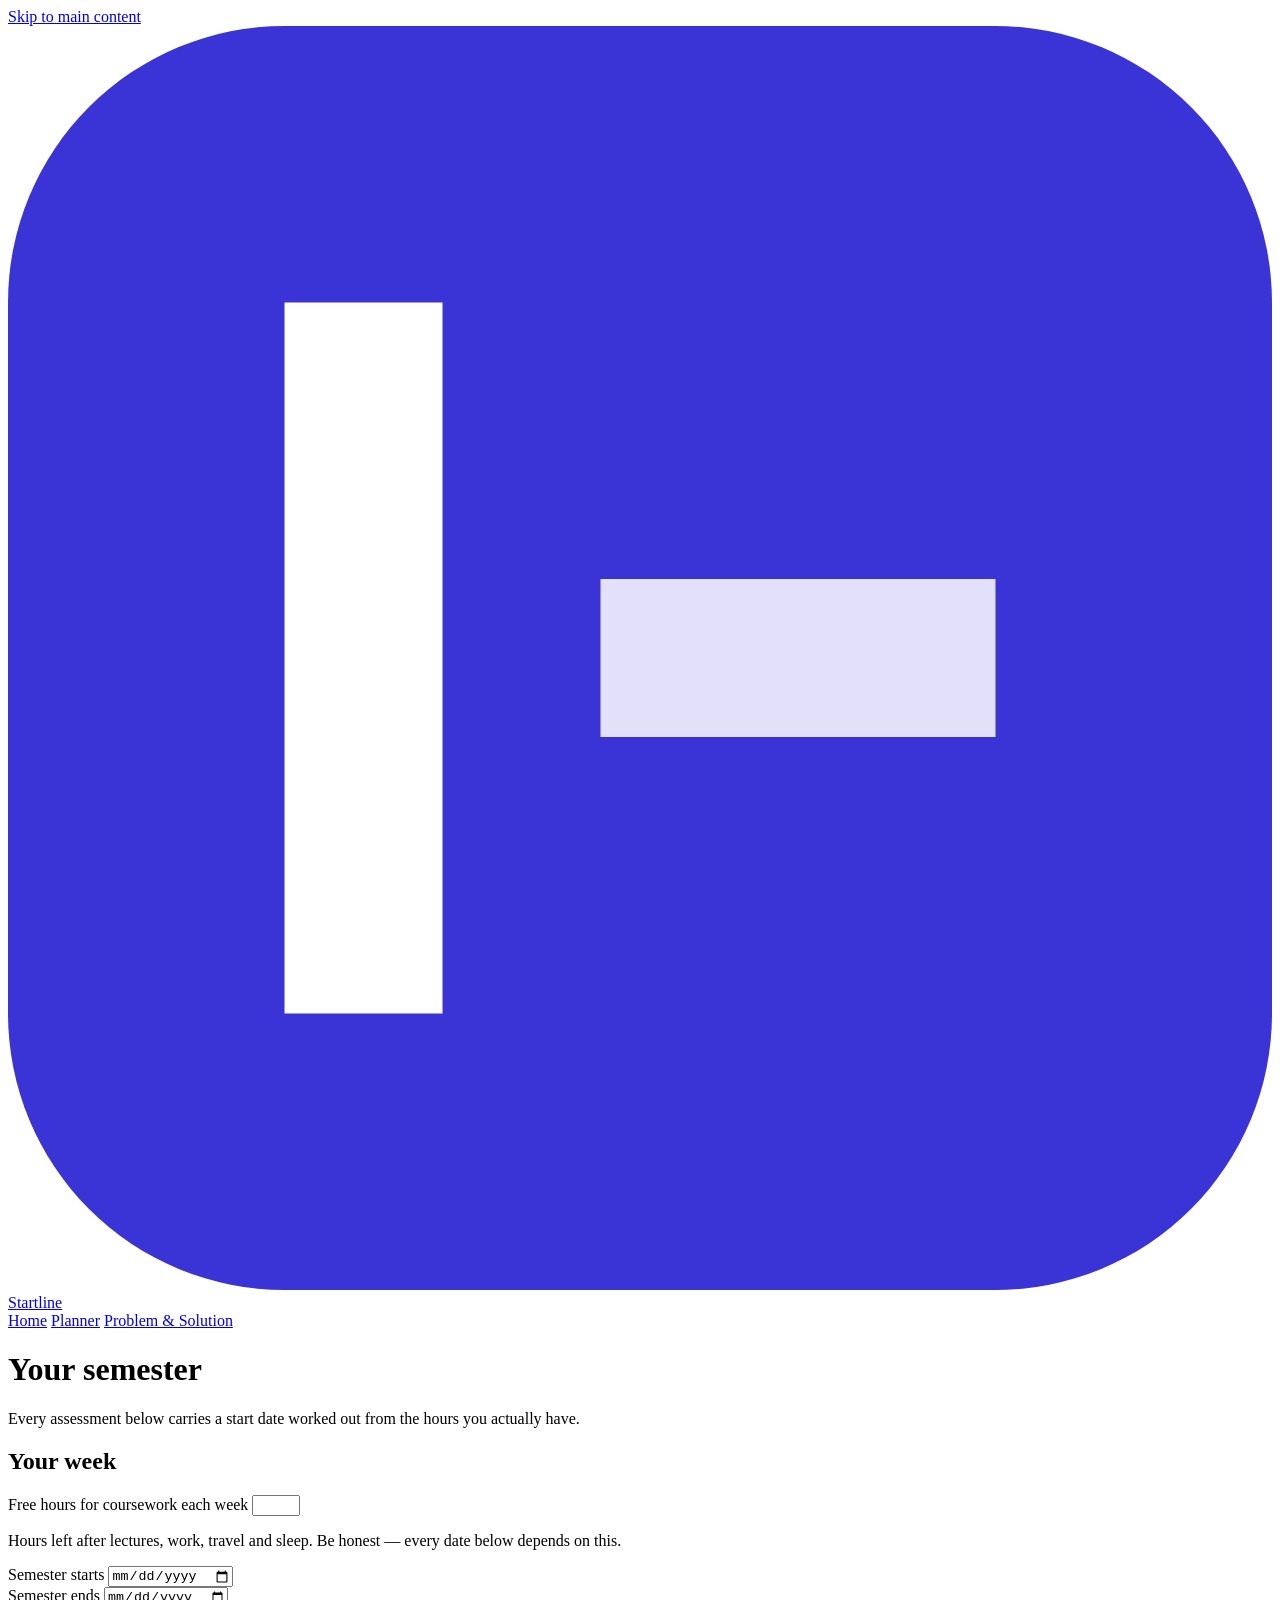
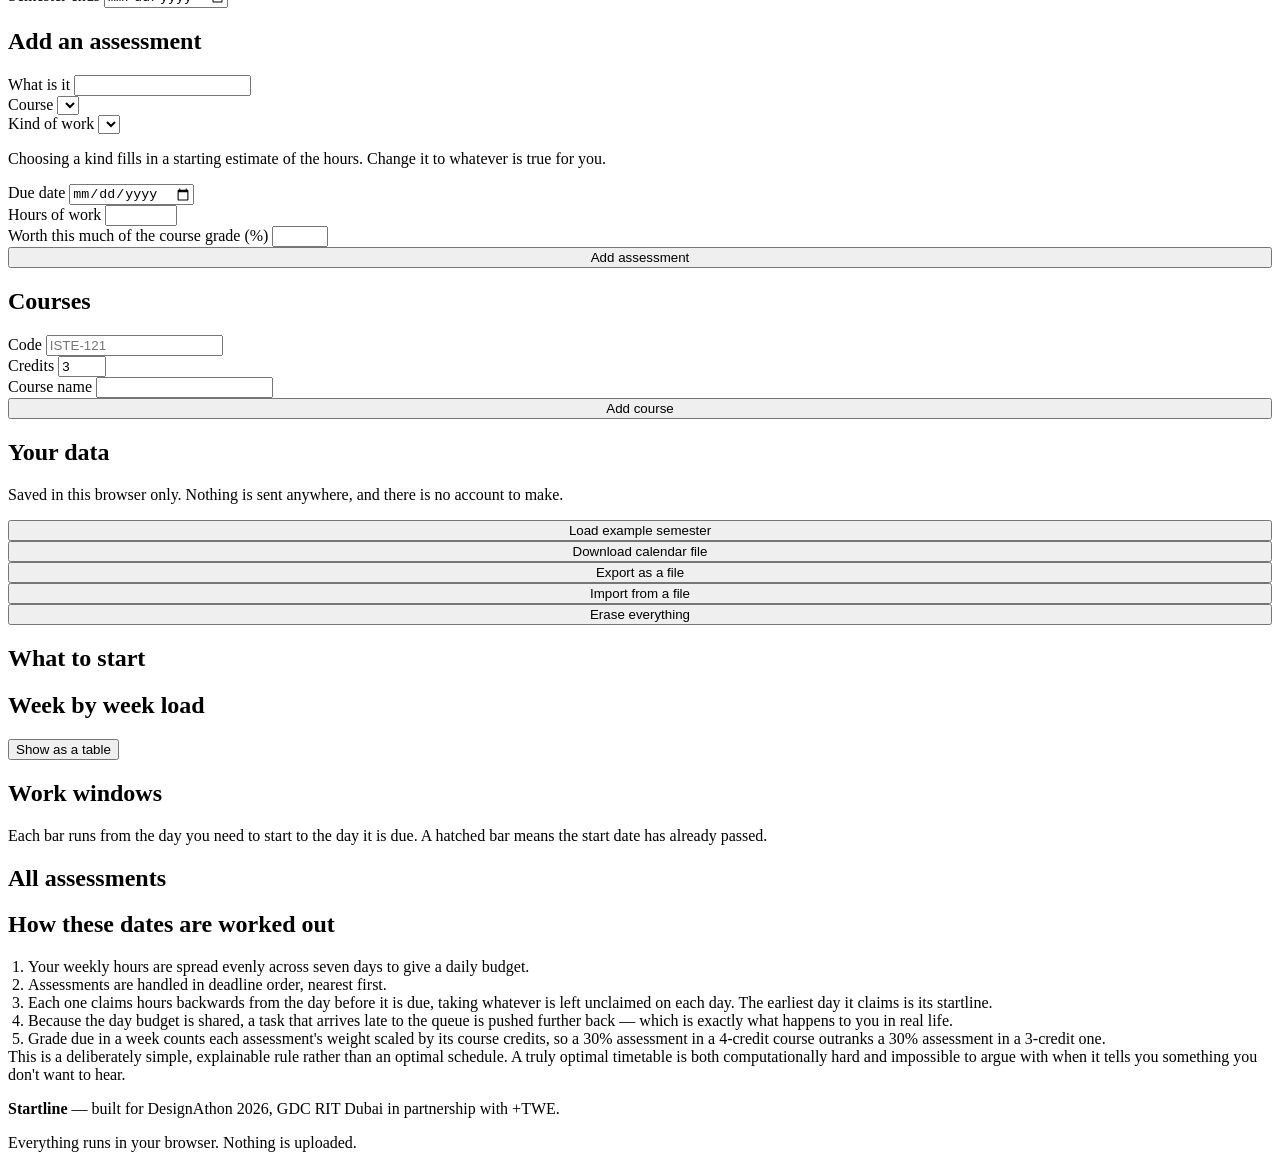
==== planner.html @ d1c69fd6 "Startline: Designathon 2026 Submission" ====
<!DOCTYPE html>
<html lang="en">
<head>
<meta charset="utf-8">
<meta name="viewport" content="width=device-width, initial-scale=1">
<title>Planner — Startline</title>
<meta name="description" content="Enter your courses and assessments. Startline computes the last honest day you can begin each one.">
<link rel="preconnect" href="https://fonts.googleapis.com">
<link rel="preconnect" href="https://fonts.gstatic.com" crossorigin>
<link href="https://fonts.googleapis.com/css2?family=Archivo:wght@600;700;800&family=IBM+Plex+Sans:wght@400;500;600&display=swap" rel="stylesheet">
<link rel="stylesheet" href="assets/styles.css">
<link rel="icon" href="data:image/svg+xml,<svg xmlns='http://www.w3.org/2000/svg' viewBox='0 0 32 32'><rect width='32' height='32' rx='7' fill='%233A34D6'/><rect x='7' y='7' width='4' height='18' fill='white'/><rect x='15' y='14' width='10' height='4' fill='white' opacity='.85'/></svg>">
</head>
<body>
<a class="skip" href="#main">Skip to main content</a>

<header class="masthead">
  <div class="wrap masthead-in">
    <a class="brand" href="index.html">
      <svg class="brand-mark" viewBox="0 0 32 32" aria-hidden="true">
        <rect width="32" height="32" rx="7" fill="#3A34D6"/>
        <rect x="7" y="7" width="4" height="18" fill="#fff"/>
        <rect x="15" y="14" width="10" height="4" fill="#fff" opacity=".85"/>
      </svg>
      Startline
    </a>
    <nav class="nav" aria-label="Main">
      <a href="index.html">Home</a>
      <a href="planner.html" aria-current="page">Planner</a>
      <a href="problem-solution.html">Problem &amp; Solution</a>
    </nav>
  </div>
</header>

<main id="main" class="planner">
  <div class="wrap" style="margin-bottom:var(--sp-4)">
    <h1 style="font-size:clamp(25px,3.2vw,32px)">Your semester</h1>
    <p class="muted" style="margin:var(--sp-2) 0 0">Every assessment below carries a start date worked out from the hours you actually have.</p>
  </div>
  <div class="wrap planner-grid">

    <!-- ============ controls ============ -->
    <div class="rail stack">

      <section class="panel" aria-labelledby="h-week">
        <h2 id="h-week">Your week</h2>
        <div class="field">
          <label for="weeklyHours">Free hours for coursework each week</label>
          <input type="number" id="weeklyHours" min="1" max="80" step="1" inputmode="numeric">
          <p class="hint">Hours left after lectures, work, travel and sleep. Be honest — every date below depends on this.</p>
        </div>
        <div class="field-row">
          <div class="field">
            <label for="semStart">Semester starts</label>
            <input type="date" id="semStart">
          </div>
          <div class="field">
            <label for="semEnd">Semester ends</label>
            <input type="date" id="semEnd">
          </div>
        </div>
      </section>

      <section class="panel" aria-labelledby="h-addtask">
        <h2 id="h-addtask">Add an assessment</h2>
        <form id="taskForm" novalidate>
          <div class="field" id="f-title">
            <label for="tTitle">What is it</label>
            <input type="text" id="tTitle" maxlength="80" autocomplete="off" aria-describedby="e-title">
            <p class="field-error" id="e-title" hidden></p>
          </div>
          <div class="field" id="f-course">
            <label for="tCourse">Course</label>
            <select id="tCourse" aria-describedby="e-course"></select>
            <p class="field-error" id="e-course" hidden></p>
          </div>
          <div class="field">
            <label for="tType">Kind of work</label>
            <select id="tType"></select>
            <p class="hint">Choosing a kind fills in a starting estimate of the hours. Change it to whatever is true for you.</p>
          </div>
          <div class="field-row">
            <div class="field" id="f-due">
              <label for="tDue">Due date</label>
              <input type="date" id="tDue" aria-describedby="e-due">
              <p class="field-error" id="e-due" hidden></p>
            </div>
            <div class="field" id="f-hours">
              <label for="tHours">Hours of work</label>
              <input type="number" id="tHours" min="0" max="300" step="0.5" inputmode="decimal" aria-describedby="e-hours">
              <p class="field-error" id="e-hours" hidden></p>
            </div>
          </div>
          <div class="field" id="f-weight">
            <label for="tWeight">Worth this much of the course grade (%)</label>
            <input type="number" id="tWeight" min="0" max="100" step="1" inputmode="numeric" aria-describedby="e-weight">
            <p class="field-error" id="e-weight" hidden></p>
          </div>
          <button type="submit" class="btn btn-primary" style="width:100%">Add assessment</button>
        </form>
      </section>

      <section class="panel" aria-labelledby="h-courses">
        <h2 id="h-courses">Courses</h2>
        <ul class="tasklist" id="courseList"></ul>
        <form id="courseForm" novalidate style="margin-top:var(--sp-3);border-top:1px solid var(--line);padding-top:var(--sp-3)">
          <div class="field-row">
            <div class="field" id="f-ccode">
              <label for="cCode">Code</label>
              <input type="text" id="cCode" maxlength="12" placeholder="ISTE-121" autocomplete="off" aria-describedby="e-ccode">
            </div>
            <div class="field">
              <label for="cCredits">Credits</label>
              <input type="number" id="cCredits" min="1" max="12" step="1" value="3" inputmode="numeric">
            </div>
          </div>
          <div class="field">
            <label for="cName">Course name</label>
            <input type="text" id="cName" maxlength="60" autocomplete="off">
          </div>
          <p class="field-error" id="e-ccode" hidden></p>
          <button type="submit" class="btn" style="width:100%">Add course</button>
        </form>
      </section>

      <section class="panel" aria-labelledby="h-data">
        <h2 id="h-data">Your data</h2>
        <p class="small muted">Saved in this browser only. Nothing is sent anywhere, and there is no account to make.</p>
        <div style="display:flex;flex-direction:column;gap:var(--sp-2)">
          <button type="button" class="btn" id="btnDemo">Load example semester</button>
          <button type="button" class="btn" id="btnIcs">Download calendar file</button>
          <button type="button" class="btn" id="btnExport">Export as a file</button>
          <button type="button" class="btn" id="btnImportTrigger">Import from a file</button>
          <input type="file" id="fileImport" accept="application/json,.json" style="display:none" tabindex="-1"
                 aria-label="Choose a Startline export file to import">
          <button type="button" class="btn btn-danger" id="btnReset">Erase everything</button>
        </div>
      </section>
    </div>

    <!-- ============ results ============ -->
    <div class="stack">

      <div id="verdict" role="status" aria-live="polite"></div>

      <div class="kpis" id="kpis"></div>

      <section class="panel" aria-labelledby="h-now">
        <h2 id="h-now">What to start</h2>
        <div id="nowList"></div>
      </section>

      <section class="panel" aria-labelledby="h-load">
        <h2 id="h-load">Week by week load</h2>
        <p class="small muted" id="loadIntro"></p>

        <div id="chartWrap">
          <div class="chart-scroll">
            <div class="weekchart" id="weekChart"></div>
          </div>
          <div class="legend" id="legend"></div>
        </div>

        <div id="tableWrap" hidden>
          <table class="datatable" id="weekTable">
            <caption class="sr-only">Hours of work required in each week of the semester, compared with your weekly capacity</caption>
            <thead>
              <tr>
                <th scope="col">Week beginning</th>
                <th scope="col" class="num">Hours needed</th>
                <th scope="col" class="num">Hours available</th>
                <th scope="col">Load</th>
                <th scope="col" class="num">Grade due</th>
              </tr>
            </thead>
            <tbody></tbody>
          </table>
        </div>

        <p style="margin:var(--sp-3) 0 0">
          <button type="button" class="btn btn-sm" id="btnToggleView" aria-pressed="false">Show as a table</button>
        </p>

        <div id="weekDetail" aria-live="polite"></div>
      </section>

      <section class="panel" aria-labelledby="h-windows">
        <h2 id="h-windows">Work windows</h2>
        <p class="small muted">Each bar runs from the day you need to start to the day it is due. A hatched bar means the start date has already passed.</p>
        <div class="chart-scroll" id="timelineWrap"></div>
      </section>

      <section class="panel" aria-labelledby="h-all">
        <h2 id="h-all">All assessments</h2>
        <div id="allList"></div>
      </section>

      <section class="panel" aria-labelledby="h-how">
        <h2 id="h-how">How these dates are worked out</h2>
        <ol class="small muted" style="padding-left:20px;margin:0">
          <li>Your weekly hours are spread evenly across seven days to give a daily budget.</li>
          <li>Assessments are handled in deadline order, nearest first.</li>
          <li>Each one claims hours backwards from the day before it is due, taking whatever is left unclaimed on each day. The earliest day it claims is its startline.</li>
          <li>Because the day budget is shared, a task that arrives late to the queue is pushed further back — which is exactly what happens to you in real life.</li>
          <li>Grade due in a week counts each assessment's weight scaled by its course credits, so a 30% assessment in a 4-credit course outranks a 30% assessment in a 3-credit one.</li>
        </ol>
        <p class="small muted" style="margin-top:var(--sp-3)">This is a deliberately simple, explainable rule rather than an optimal schedule. A truly optimal timetable is both computationally hard and impossible to argue with when it tells you something you don't want to hear.</p>
      </section>

    </div>
  </div>
</main>

<footer class="foot">
  <div class="wrap">
    <p><strong>Startline</strong> — built for DesignAthon 2026, GDC RIT Dubai in partnership with +TWE.</p>
    <p>Everything runs in your browser. Nothing is uploaded.</p>
  </div>
</footer>

<script src="assets/engine.js"></script>
<script src="assets/app.js"></script>
</body>
</html>
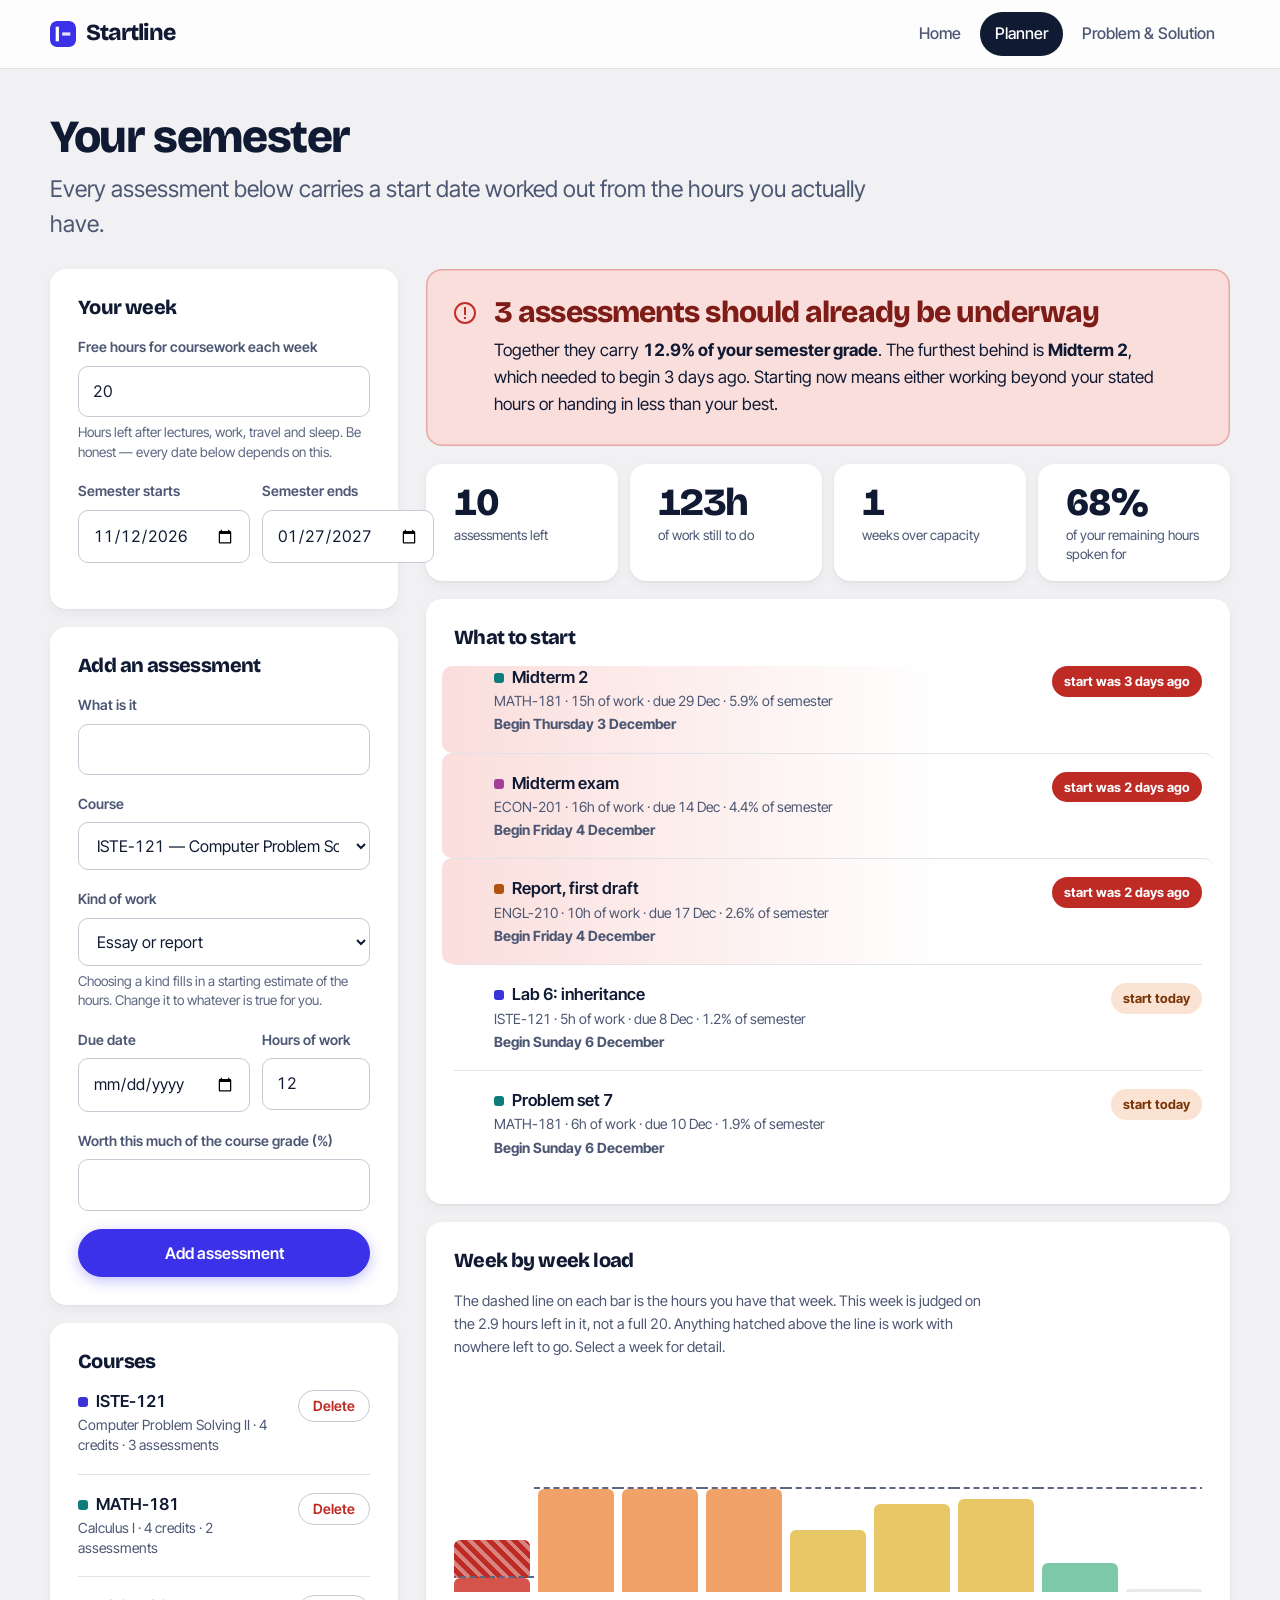
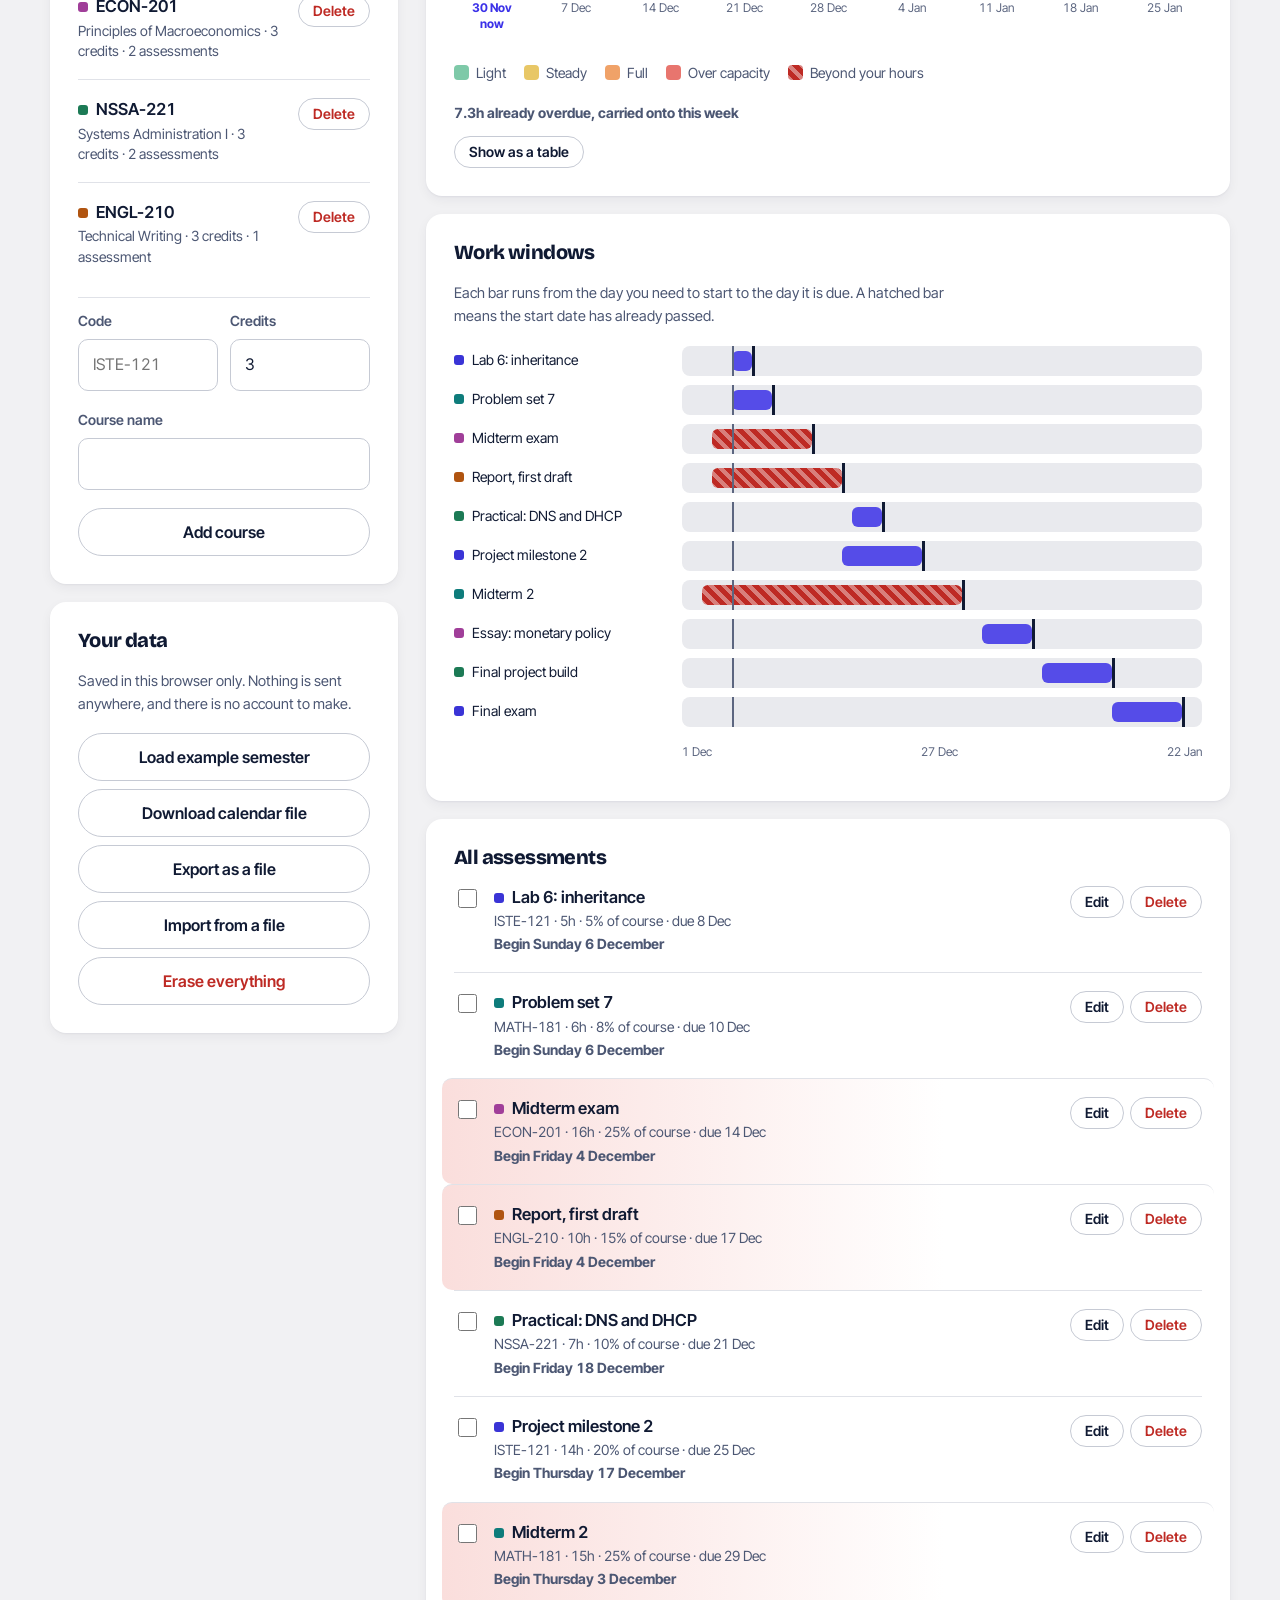
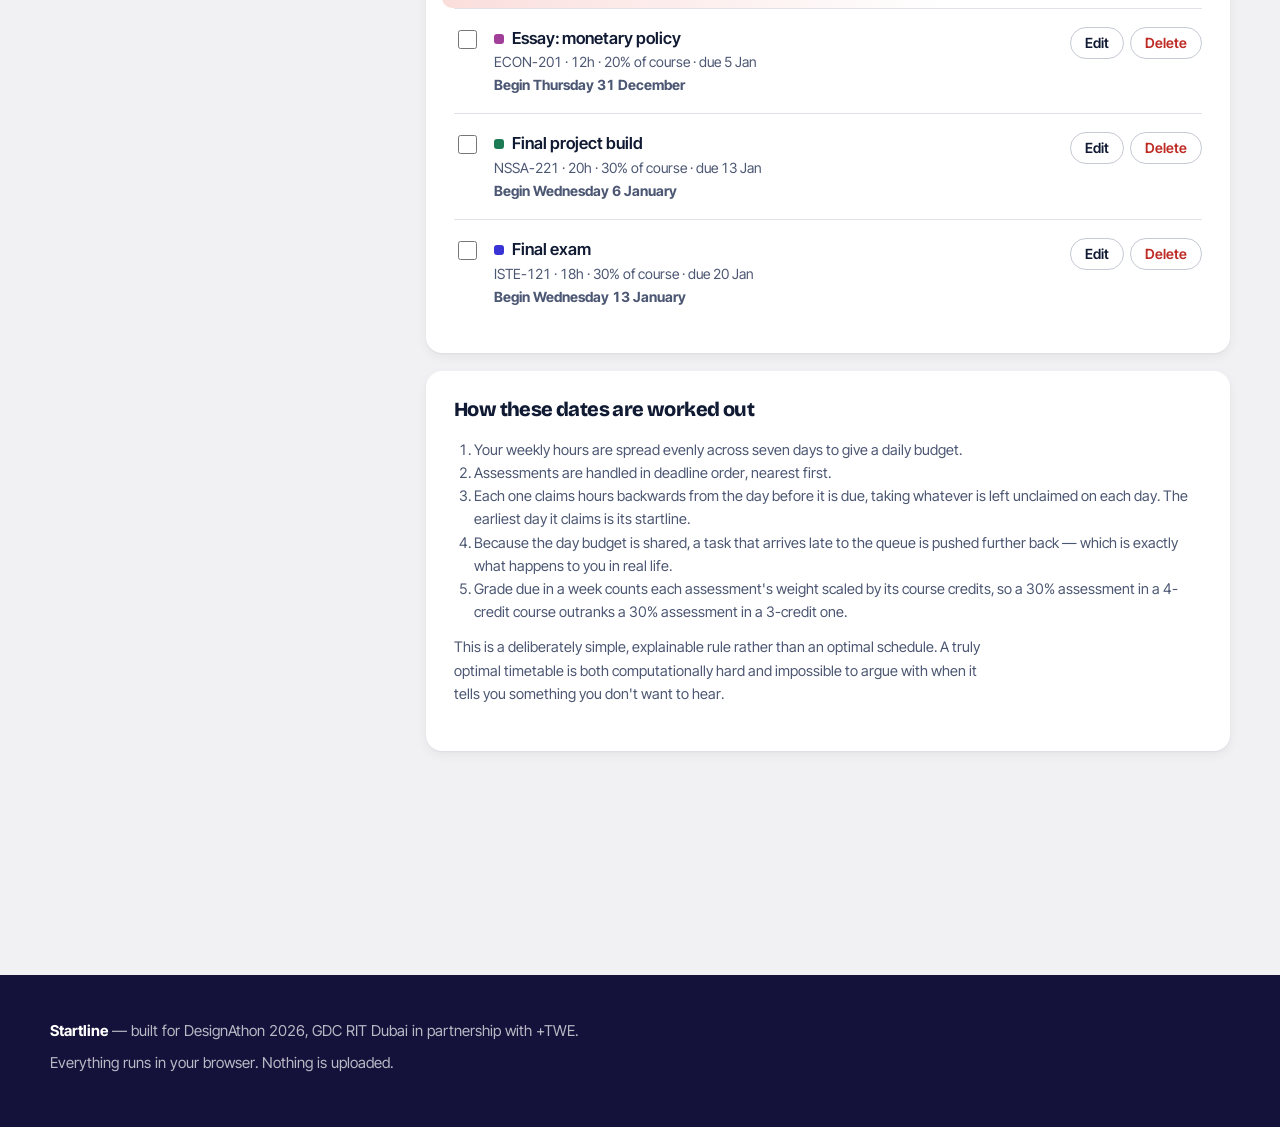
==== commit 7ad6008b: "Repush" ====
--- a/planner.html
+++ b/planner.html
@@ -7,9 +7,9 @@
 <meta name="description" content="Enter your courses and assessments. Startline computes the last honest day you can begin each one.">
 <link rel="preconnect" href="https://fonts.googleapis.com">
 <link rel="preconnect" href="https://fonts.gstatic.com" crossorigin>
-<link href="https://fonts.googleapis.com/css2?family=Archivo:wght@600;700;800&family=IBM+Plex+Sans:wght@400;500;600&display=swap" rel="stylesheet">
+<link href="https://fonts.googleapis.com/css2?family=Bricolage+Grotesque:opsz,wght@12..96,700;12..96,800&family=Inter+Tight:wght@400;500;600;700&display=swap" rel="stylesheet">
 <link rel="stylesheet" href="assets/styles.css">
-<link rel="icon" href="data:image/svg+xml,<svg xmlns='http://www.w3.org/2000/svg' viewBox='0 0 32 32'><rect width='32' height='32' rx='7' fill='%233A34D6'/><rect x='7' y='7' width='4' height='18' fill='white'/><rect x='15' y='14' width='10' height='4' fill='white' opacity='.85'/></svg>">
+<link rel="icon" href="data:image/svg+xml,<svg xmlns='http://www.w3.org/2000/svg' viewBox='0 0 32 32'><rect width='32' height='32' rx='7' fill='%233B31E8'/><rect x='7' y='7' width='4' height='18' fill='white'/><rect x='15' y='14' width='10' height='4' fill='white' opacity='.85'/></svg>">
 </head>
 <body>
 <a class="skip" href="#main">Skip to main content</a>
@@ -18,7 +18,7 @@
   <div class="wrap masthead-in">
     <a class="brand" href="index.html">
       <svg class="brand-mark" viewBox="0 0 32 32" aria-hidden="true">
-        <rect width="32" height="32" rx="7" fill="#3A34D6"/>
+        <rect width="32" height="32" rx="7" fill="#3B31E8"/>
         <rect x="7" y="7" width="4" height="18" fill="#fff"/>
         <rect x="15" y="14" width="10" height="4" fill="#fff" opacity=".85"/>
       </svg>
@@ -33,9 +33,9 @@
 </header>
 
 <main id="main" class="planner">
-  <div class="wrap" style="margin-bottom:var(--sp-4)">
-    <h1 style="font-size:clamp(25px,3.2vw,32px)">Your semester</h1>
-    <p class="muted" style="margin:var(--sp-2) 0 0">Every assessment below carries a start date worked out from the hours you actually have.</p>
+  <div class="wrap planner-head">
+    <h1>Your semester</h1>
+    <p class="lede" style="margin:var(--sp-3) 0 0">Every assessment below carries a start date worked out from the hours you actually have.</p>
   </div>
   <div class="wrap planner-grid">
 
--- a/assets/styles.css
+++ b/assets/styles.css
@@ -0,0 +1,460 @@
+/* Startline — stylesheet, second pass.
+   The first version was too timid: hairline borders everywhere, small type,
+   everything the same grey. This one commits — big display type, real depth,
+   and one saturated colour that only ever means "this is about starting". */
+
+:root {
+  --canvas:   #F1F1F3;
+  --surface:  #FFFFFF;
+  --sunken:   #E9EAEE;
+  --deep:     #14123A;
+  --deep-2:   #221F55;
+
+  --ink:      #101A33;
+  --ink-2:    #4C5773;
+  --ink-3:    #5C6680;
+  --line:     #E0E2E8;
+  --line-2:   #C6CAD4;
+
+  --brand:    #3B31E8;
+  --brand-dk: #2B23B8;
+  --brand-lt: #EEEDFD;
+
+  --light:  #14724E;  --light-t:  #DCEFE6;
+  --steady: #8A6A00;  --steady-t: #F6EBC8;
+  --full:   #A64B0C;  --full-t:   #FAE3D3;
+  --over:   #BE2A24;  --over-t:   #FADEDC;
+  --severe: #7E1C17;  --severe-t: #F0C8C5;
+  --clear:  #8A93A6;  --clear-t:  #E9EAEE;
+
+  --r-sm: 4px; --r-md: 10px; --r-lg: 16px; --r-xl: 24px;
+
+  --sp-1:4px; --sp-2:8px; --sp-3:12px; --sp-4:18px;
+  --sp-5:28px; --sp-6:44px; --sp-7:72px; --sp-8:112px;
+
+  --display: 'Bricolage Grotesque', 'Archivo', Helvetica, sans-serif;
+  --body: 'Inter Tight', system-ui, -apple-system, 'Segoe UI', sans-serif;
+
+  --sh-1: 0 1px 2px rgba(16,26,51,.05), 0 4px 12px rgba(16,26,51,.05);
+  --sh-2: 0 2px 4px rgba(16,26,51,.05), 0 14px 36px rgba(16,26,51,.09);
+  --sh-3: 0 30px 70px rgba(16,26,51,.16);
+}
+
+*, *::before, *::after { box-sizing: border-box; }
+html { -webkit-text-size-adjust: 100%; scroll-behavior: smooth; }
+
+body {
+  margin: 0;
+  background: var(--canvas);
+  color: var(--ink);
+  font-family: var(--body);
+  font-size: 17px;
+  line-height: 1.6;
+  font-variant-numeric: tabular-nums;
+  -webkit-font-smoothing: antialiased;
+}
+
+h1, h2, h3, h4 {
+  font-family: var(--display);
+  font-weight: 800;
+  letter-spacing: -0.03em;
+  line-height: 1.04;
+  margin: 0;
+  text-wrap: balance;
+}
+
+p { margin: 0 0 var(--sp-4); max-width: 66ch; }
+a { color: var(--brand-dk); text-underline-offset: 3px; text-decoration-thickness: 1.5px; }
+a:hover { color: var(--brand); }
+
+:focus-visible { outline: 3px solid var(--brand); outline-offset: 3px; border-radius: var(--r-sm); }
+
+.skip {
+  position: absolute; left: -9999px; top: 0; z-index: 100;
+  background: var(--deep); color: #fff; padding: var(--sp-3) var(--sp-5);
+  border-radius: 0 0 var(--r-md) 0; font-weight: 600;
+}
+.skip:focus { left: 0; }
+
+.wrap { width: min(1180px, 100% - 48px); margin-inline: auto; }
+.wrap-narrow { width: min(780px, 100% - 48px); margin-inline: auto; }
+
+/* ---------------- masthead ---------------- */
+
+.masthead {
+  position: sticky; top: 0; z-index: 40;
+  background: rgba(255,255,255,.82);
+  backdrop-filter: saturate(180%) blur(14px);
+  -webkit-backdrop-filter: saturate(180%) blur(14px);
+  border-bottom: 1px solid var(--line);
+}
+.masthead-in {
+  display: flex; align-items: center; justify-content: space-between;
+  gap: var(--sp-4); padding: var(--sp-3) 0; flex-wrap: wrap;
+}
+.brand {
+  font-family: var(--display); font-weight: 800; font-size: 23px;
+  letter-spacing: -0.04em; color: var(--ink); text-decoration: none;
+  display: inline-flex; align-items: center; gap: 10px;
+}
+.brand-mark { width: 26px; height: 26px; flex: none; border-radius: 7px; }
+
+.nav { display: flex; gap: var(--sp-1); flex-wrap: wrap; }
+.nav a {
+  padding: 9px 15px; border-radius: 100px; font-size: 16px; font-weight: 500;
+  text-decoration: none; color: var(--ink-2); transition: background .15s, color .15s;
+}
+.nav a:hover { background: var(--sunken); color: var(--ink); }
+.nav a[aria-current="page"] { background: var(--ink); color: #fff; }
+
+/* ---------------- buttons ---------------- */
+
+.btn {
+  display: inline-flex; align-items: center; justify-content: center; gap: var(--sp-2);
+  font: inherit; font-weight: 600; font-size: 16px; line-height: 1;
+  padding: 15px 26px; border-radius: 100px; border: 1.5px solid var(--line-2);
+  background: var(--surface); color: var(--ink);
+  cursor: pointer; text-decoration: none;
+  transition: transform .12s ease, box-shadow .18s ease, background .15s;
+}
+.btn:hover { background: var(--sunken); transform: translateY(-1px); }
+.btn:active { transform: translateY(0); }
+
+.btn-primary {
+  background: var(--brand); color: #fff; border-color: var(--brand);
+  box-shadow: 0 4px 14px rgba(59,49,232,.3);
+}
+.btn-primary:hover { background: var(--brand-dk); color: #fff; box-shadow: 0 8px 24px rgba(59,49,232,.36); }
+
+.btn-danger { color: var(--over); border-color: var(--line-2); }
+.btn-danger:hover { background: var(--over-t); }
+
+.btn-sm { padding: 8px 14px; font-size: 14px; border-width: 1px; }
+.btn:disabled { opacity: .45; cursor: not-allowed; transform: none; }
+.btn-row { display: flex; gap: var(--sp-3); flex-wrap: wrap; margin-top: var(--sp-5); }
+
+/* ---------------- hero ---------------- */
+
+.hero { padding: var(--sp-8) 0 var(--sp-7); position: relative; overflow: hidden; }
+.hero::before {
+  content: ''; position: absolute; inset: -40% 40% 40% -20%;
+  background: radial-gradient(closest-side, rgba(59,49,232,.13), transparent 70%);
+  pointer-events: none;
+}
+.hero-grid {
+  display: grid; grid-template-columns: 1.02fr 1fr;
+  gap: var(--sp-7); align-items: center; position: relative;
+}
+.hero h1 {
+  font-size: clamp(46px, 6.6vw, 86px);
+  letter-spacing: -0.045em; line-height: .98;
+  margin-bottom: var(--sp-5);
+}
+.hero-sub { font-size: clamp(18px, 1.5vw, 21px); color: var(--ink-2); max-width: 44ch; }
+
+.eyebrow {
+  display: inline-flex; align-items: center; gap: 8px;
+  background: var(--brand-lt); color: var(--brand-dk);
+  padding: 7px 15px; border-radius: 100px;
+  font-size: 14px; font-weight: 600; margin-bottom: var(--sp-4);
+}
+.eyebrow::before { content: ''; width: 7px; height: 7px; border-radius: 50%; background: var(--brand); }
+
+.hero-art {
+  background: var(--surface); border-radius: var(--r-xl);
+  padding: var(--sp-5); box-shadow: var(--sh-3);
+  transform: rotate(-.6deg);
+}
+.hero-art figcaption {
+  font-size: 15px; color: var(--ink-2); margin-top: var(--sp-4);
+  border-top: 1px solid var(--line); padding-top: var(--sp-4);
+}
+
+/* ---------------- sections ---------------- */
+
+.section { padding: var(--sp-8) 0; }
+.band-white { background: var(--surface); }
+.band-deep { background: var(--deep); color: #fff; }
+.band-deep h2, .band-deep h3 { color: #fff; }
+.band-deep p { color: rgba(255,255,255,.76); }
+.band-deep .muted { color: rgba(255,255,255,.62); }
+.band-deep a { color: #A5A0FF; }
+
+.section-head { margin-bottom: var(--sp-6); max-width: 46ch; }
+.section-head h2 { font-size: clamp(32px, 4vw, 50px); margin-bottom: var(--sp-3); }
+.section-head p { color: var(--ink-2); font-size: 19px; }
+.band-deep .section-head p { color: rgba(255,255,255,.72); }
+
+.lede { font-size: clamp(19px, 2vw, 23px); color: var(--ink-2); line-height: 1.5; }
+.rule { border: 0; border-top: 1px solid var(--line); margin: var(--sp-6) 0; }
+
+/* ---------------- three beats ---------------- */
+
+.beats { display: grid; grid-template-columns: repeat(3, 1fr); gap: var(--sp-4); }
+.beat {
+  background: var(--canvas); border-radius: var(--r-lg);
+  padding: var(--sp-5); display: flex; flex-direction: column; gap: var(--sp-3);
+}
+.band-deep .beat { background: var(--deep-2); }
+.beat-step {
+  width: 34px; height: 34px; border-radius: 50%;
+  background: var(--brand); color: #fff;
+  font-family: var(--display); font-weight: 700; font-size: 16px;
+  display: grid; place-items: center;
+}
+.beat h3 { font-size: 22px; }
+.beat p { font-size: 16px; color: var(--ink-2); margin: 0; }
+.band-deep .beat p { color: rgba(255,255,255,.72); }
+
+/* ---------------- evidence ---------------- */
+
+.ev { display: grid; grid-template-columns: repeat(3, 1fr); gap: var(--sp-4); }
+.ev-item {
+  background: var(--surface); border-radius: var(--r-lg);
+  padding: var(--sp-5); box-shadow: var(--sh-1);
+  display: flex; flex-direction: column;
+}
+.band-deep .ev-item { background: var(--deep-2); box-shadow: none; }
+.ev-fig {
+  font-family: var(--display); font-weight: 800;
+  font-size: clamp(38px, 4.2vw, 56px); line-height: 1;
+  letter-spacing: -0.045em; color: var(--brand);
+  display: block; margin-bottom: var(--sp-3);
+}
+.band-deep .ev-fig { color: #A5A0FF; }
+.ev-item p { font-size: 16px; color: var(--ink-2); margin: 0 0 var(--sp-3); }
+.band-deep .ev-item p { color: rgba(255,255,255,.76); }
+.ev-src { font-size: 13.5px; color: var(--ink-3); margin-top: auto; }
+.band-deep .ev-src { color: rgba(255,255,255,.55); }
+
+/* ---------------- planner shell ---------------- */
+
+.planner { padding: var(--sp-6) 0 var(--sp-8); }
+.planner-head { margin-bottom: var(--sp-5); }
+.planner-head h1 { font-size: clamp(32px, 4vw, 46px); }
+.planner-grid { display: grid; grid-template-columns: 348px 1fr; gap: var(--sp-5); align-items: start; }
+.rail { position: sticky; top: 84px; }
+.stack { display: flex; flex-direction: column; gap: var(--sp-4); }
+
+.panel {
+  background: var(--surface); border-radius: var(--r-lg);
+  padding: var(--sp-5); box-shadow: var(--sh-1);
+}
+.panel h2 { font-size: 20px; margin-bottom: var(--sp-4); }
+.panel h3 { font-size: 17px; margin-bottom: var(--sp-2); }
+
+/* ---------------- forms ---------------- */
+
+.field { margin-bottom: var(--sp-4); }
+.field label { display: block; font-size: 14px; font-weight: 600; color: var(--ink-2); margin-bottom: 7px; }
+.field input, .field select, .field textarea {
+  width: 100%; font: inherit; font-size: 16px;
+  padding: 12px 14px; border: 1.5px solid var(--line-2);
+  border-radius: var(--r-md); background: var(--surface); color: var(--ink);
+  transition: border-color .15s, box-shadow .15s;
+}
+.field input:hover, .field select:hover { border-color: var(--ink-3); }
+.field input:focus, .field select:focus {
+  border-color: var(--brand); box-shadow: 0 0 0 4px rgba(59,49,232,.14); outline: none;
+}
+.field-row { display: grid; grid-template-columns: 1fr 1fr; gap: var(--sp-3); }
+.hint { font-size: 13.5px; color: var(--ink-3); margin: 6px 0 0; line-height: 1.45; }
+.field-error { font-size: 14px; color: var(--over); margin: 7px 0 0; font-weight: 600; }
+.invalid input, .invalid select { border-color: var(--over); }
+.invalid input:focus, .invalid select:focus { box-shadow: 0 0 0 4px rgba(190,42,36,.15); }
+
+/* ---------------- verdict ---------------- */
+
+.alert { border-radius: var(--r-lg); padding: var(--sp-5); display: flex; gap: var(--sp-4); align-items: flex-start; }
+.alert h2 { font-size: clamp(22px, 2.4vw, 30px); margin-bottom: var(--sp-2); }
+.alert p { margin: 0; font-size: 17px; }
+.alert-over { background: var(--over-t); box-shadow: inset 0 0 0 1.5px rgba(190,42,36,.3); }
+.alert-over h2 { color: var(--severe); }
+.alert-ok { background: var(--light-t); box-shadow: inset 0 0 0 1.5px rgba(20,114,78,.28); }
+.alert-ok h2 { color: var(--light); }
+.alert-idle { background: var(--surface); box-shadow: var(--sh-1); }
+.alert-icon { flex: none; margin-top: 5px; }
+
+/* ---------------- kpis ---------------- */
+
+.kpis { display: grid; grid-template-columns: repeat(4, 1fr); gap: var(--sp-3); }
+.kpi { background: var(--surface); border-radius: var(--r-lg); padding: var(--sp-4) var(--sp-5); box-shadow: var(--sh-1); }
+.kpi-num {
+  font-family: var(--display); font-weight: 800; font-size: clamp(28px, 3vw, 40px);
+  letter-spacing: -0.04em; line-height: 1.05; display: block; margin-bottom: 4px;
+}
+.kpi-lab { font-size: 13.5px; color: var(--ink-2); line-height: 1.35; display: block; }
+
+/* ---------------- lists ---------------- */
+
+.tasklist { list-style: none; margin: 0; padding: 0; }
+.taskrow {
+  display: grid; grid-template-columns: 28px 1fr auto;
+  gap: var(--sp-3); align-items: start;
+  padding: var(--sp-4) 0; border-top: 1px solid var(--line);
+}
+.taskrow:first-child { border-top: 0; padding-top: 0; }
+.taskrow.is-behind {
+  background: linear-gradient(90deg, var(--over-t), transparent 65%);
+  border-radius: var(--r-md);
+  padding-inline: var(--sp-3); margin-inline: calc(var(--sp-3) * -1);
+}
+.taskrow.is-done .task-title { text-decoration: line-through; color: var(--ink-3); }
+
+.task-check { width: 19px; height: 19px; margin-top: 3px; accent-color: var(--brand); cursor: pointer; }
+.task-title { font-weight: 600; font-size: 16.5px; line-height: 1.35; }
+.task-meta { font-size: 14px; color: var(--ink-2); margin-top: 3px; line-height: 1.45; }
+.task-actions { display: flex; gap: 6px; }
+
+.course-dot { display: inline-block; width: 10px; height: 10px; border-radius: 3px; margin-right: 8px; vertical-align: baseline; }
+
+.pill { display: inline-block; font-size: 13px; font-weight: 700; padding: 5px 12px; border-radius: 100px; white-space: nowrap; }
+.pill-behind { background: var(--over); color: #fff; }
+.pill-soon   { background: var(--full-t); color: #7A3608; }
+.pill-ok     { background: var(--light-t); color: var(--light); }
+
+/* ---------------- week chart ---------------- */
+
+.chart-scroll { overflow-x: auto; padding-bottom: var(--sp-3); }
+.weekchart { display: flex; gap: 8px; align-items: flex-start; min-width: 100%; padding-top: 26px; }
+.weekcol {
+  flex: 1 1 0; min-width: 42px;
+  display: flex; flex-direction: column; align-items: stretch;
+  background: none; border: 0; padding: 0; cursor: pointer; font: inherit; color: inherit;
+  border-radius: var(--r-sm);
+}
+.weekcol-bars { height: 190px; display: flex; flex-direction: column; justify-content: flex-end; position: relative; }
+.weekcap { position: absolute; left: -4px; right: -4px; border-top: 2px dashed var(--ink-3); pointer-events: none; }
+
+.weekcol:hover .weekbar { filter: brightness(.94); }
+.weekcol[aria-pressed="true"] { outline: 3px solid var(--brand); outline-offset: 3px; }
+
+.weekbar { border-radius: 6px 6px 0 0; min-height: 3px; transition: height .2s ease; }
+.weekbar-clear  { background: var(--clear-t); }
+.weekbar-light  { background: #7EC9A8; }
+.weekbar-steady { background: #E8C766; }
+.weekbar-full   { background: #F0A268; }
+.weekbar-over   { background: #E8756E; }
+.weekbar-severe { background: #D4534B; }
+
+.weekbar-excess {
+  background-color: var(--over);
+  background-image: repeating-linear-gradient(45deg, rgba(255,255,255,.42) 0 4px, transparent 4px 9px);
+  border-radius: 6px 6px 0 0;
+}
+.weeklabel { font-size: 12px; color: var(--ink-3); margin-top: 8px; text-align: center; line-height: 1.3; }
+.weekcol.is-now .weeklabel { color: var(--brand); font-weight: 700; }
+
+.legend { display: flex; gap: var(--sp-4); flex-wrap: wrap; font-size: 14px; color: var(--ink-2); margin-top: var(--sp-4); }
+.legend-item { display: inline-flex; align-items: center; gap: 7px; }
+.legend-swatch { width: 15px; height: 15px; border-radius: 4px; }
+
+/* ---------------- timeline ---------------- */
+
+.timeline { display: flex; flex-direction: column; gap: 9px; min-width: 660px; }
+.tl-row { display: grid; grid-template-columns: 210px 1fr; gap: var(--sp-4); align-items: center; }
+.tl-name { font-size: 14px; overflow: hidden; text-overflow: ellipsis; white-space: nowrap; }
+.tl-track { position: relative; height: 30px; background: var(--sunken); border-radius: 8px; overflow: hidden; }
+.tl-bar { position: absolute; top: 5px; height: 20px; border-radius: 6px; }
+.tl-bar-normal { background: var(--brand); opacity: .85; }
+.tl-bar-behind {
+  background-color: var(--over);
+  background-image: repeating-linear-gradient(45deg, rgba(255,255,255,.4) 0 4px, transparent 4px 9px);
+}
+.tl-due { position: absolute; top: 0; width: 3px; height: 100%; background: var(--ink); }
+.tl-now { position: absolute; top: 0; width: 2px; height: 100%; background: var(--ink-3); }
+.tl-axis { display: grid; grid-template-columns: 210px 1fr; gap: var(--sp-4); font-size: 12px; color: var(--ink-3); margin-top: 6px; }
+.tl-axis-marks { display: flex; justify-content: space-between; }
+
+/* ---------------- table ---------------- */
+
+.datatable { width: 100%; border-collapse: collapse; font-size: 15px; }
+.datatable th, .datatable td { text-align: left; padding: 11px 14px; border-bottom: 1px solid var(--line); }
+.datatable th { font-weight: 600; color: var(--ink-2); font-size: 13.5px; }
+.datatable tbody tr:hover { background: var(--canvas); }
+.datatable .num { text-align: right; }
+
+/* ---------------- misc ---------------- */
+
+.muted { color: var(--ink-2); }
+.small { font-size: 14.5px; }
+
+.empty { text-align: center; padding: var(--sp-7) var(--sp-4); color: var(--ink-2); background: var(--canvas); border-radius: var(--r-lg); }
+.empty h3 { margin-bottom: var(--sp-2); font-size: 20px; color: var(--ink); }
+
+.sr-only {
+  position: absolute; width: 1px; height: 1px; padding: 0; margin: -1px;
+  overflow: hidden; clip: rect(0 0 0 0); white-space: nowrap; border: 0;
+}
+
+.toast {
+  position: fixed; left: 50%; transform: translateX(-50%); bottom: 28px;
+  background: var(--deep); color: #fff; padding: 15px var(--sp-5);
+  border-radius: 100px; font-size: 16px; font-weight: 500;
+  z-index: 80; box-shadow: var(--sh-2);
+}
+
+.foot { background: var(--deep); color: rgba(255,255,255,.7); margin-top: var(--sp-8); padding: var(--sp-6) 0; font-size: 15px; }
+.foot p { max-width: 68ch; margin-bottom: var(--sp-2); }
+.foot strong { color: #fff; }
+
+/* ---------------- prose ---------------- */
+
+.prose h2 { font-size: clamp(28px, 3.4vw, 40px); margin: var(--sp-7) 0 var(--sp-4); }
+.prose h3 { font-size: 21px; margin: var(--sp-5) 0 var(--sp-3); }
+.prose ul, .prose ol { max-width: 66ch; padding-left: 24px; }
+.prose li { margin-bottom: var(--sp-3); }
+.prose blockquote {
+  margin: var(--sp-5) 0; padding: var(--sp-5);
+  background: var(--brand-lt); border-radius: var(--r-lg);
+  font-size: 19px; line-height: 1.5;
+}
+.prose blockquote p:last-child { margin-bottom: 0; }
+.refs { font-size: 15px; color: var(--ink-2); }
+.refs li { margin-bottom: var(--sp-3); }
+
+.toc { background: var(--surface); border-radius: var(--r-lg); padding: var(--sp-5); box-shadow: var(--sh-1); }
+.toc ol { margin: 0; padding-left: 22px; }
+.toc li { margin-bottom: 6px; }
+
+/* ---------------- responsive ---------------- */
+
+@media (max-width: 1000px) {
+  .planner-grid { grid-template-columns: 1fr; }
+  .rail { position: static; }
+  .hero-grid { grid-template-columns: 1fr; gap: var(--sp-6); }
+  .hero-art { transform: none; }
+  .beats, .ev { grid-template-columns: 1fr; }
+  .kpis { grid-template-columns: repeat(2, 1fr); }
+}
+
+@media (max-width: 640px) {
+  body { font-size: 16px; }
+  .wrap, .wrap-narrow { width: calc(100% - 32px); }
+  .hero { padding: var(--sp-6) 0 var(--sp-5); }
+  .section { padding: var(--sp-7) 0; }
+  .panel { padding: var(--sp-4); }
+  .nav a { padding: 7px 12px; font-size: 15px; }
+  .btn { padding: 13px 20px; font-size: 15px; }
+  .taskrow { grid-template-columns: 28px 1fr; }
+  .task-actions { grid-column: 2; margin-top: var(--sp-2); }
+  .field-row { grid-template-columns: 1fr; }
+  .tl-row, .tl-axis { grid-template-columns: 130px 1fr; }
+  .timeline { min-width: 540px; }
+  .weekcol-bars { height: 150px; }
+}
+
+@media (prefers-reduced-motion: reduce) {
+  html { scroll-behavior: auto; }
+  *, *::before, *::after {
+    animation-duration: .001ms !important; animation-iteration-count: 1 !important;
+    transition-duration: .001ms !important;
+  }
+  .btn:hover { transform: none; }
+}
+
+@media print {
+  .masthead, .btn, .rail, .foot { display: none !important; }
+  body { background: #fff; }
+  .panel { box-shadow: none; border: 1px solid #999; break-inside: avoid; }
+}
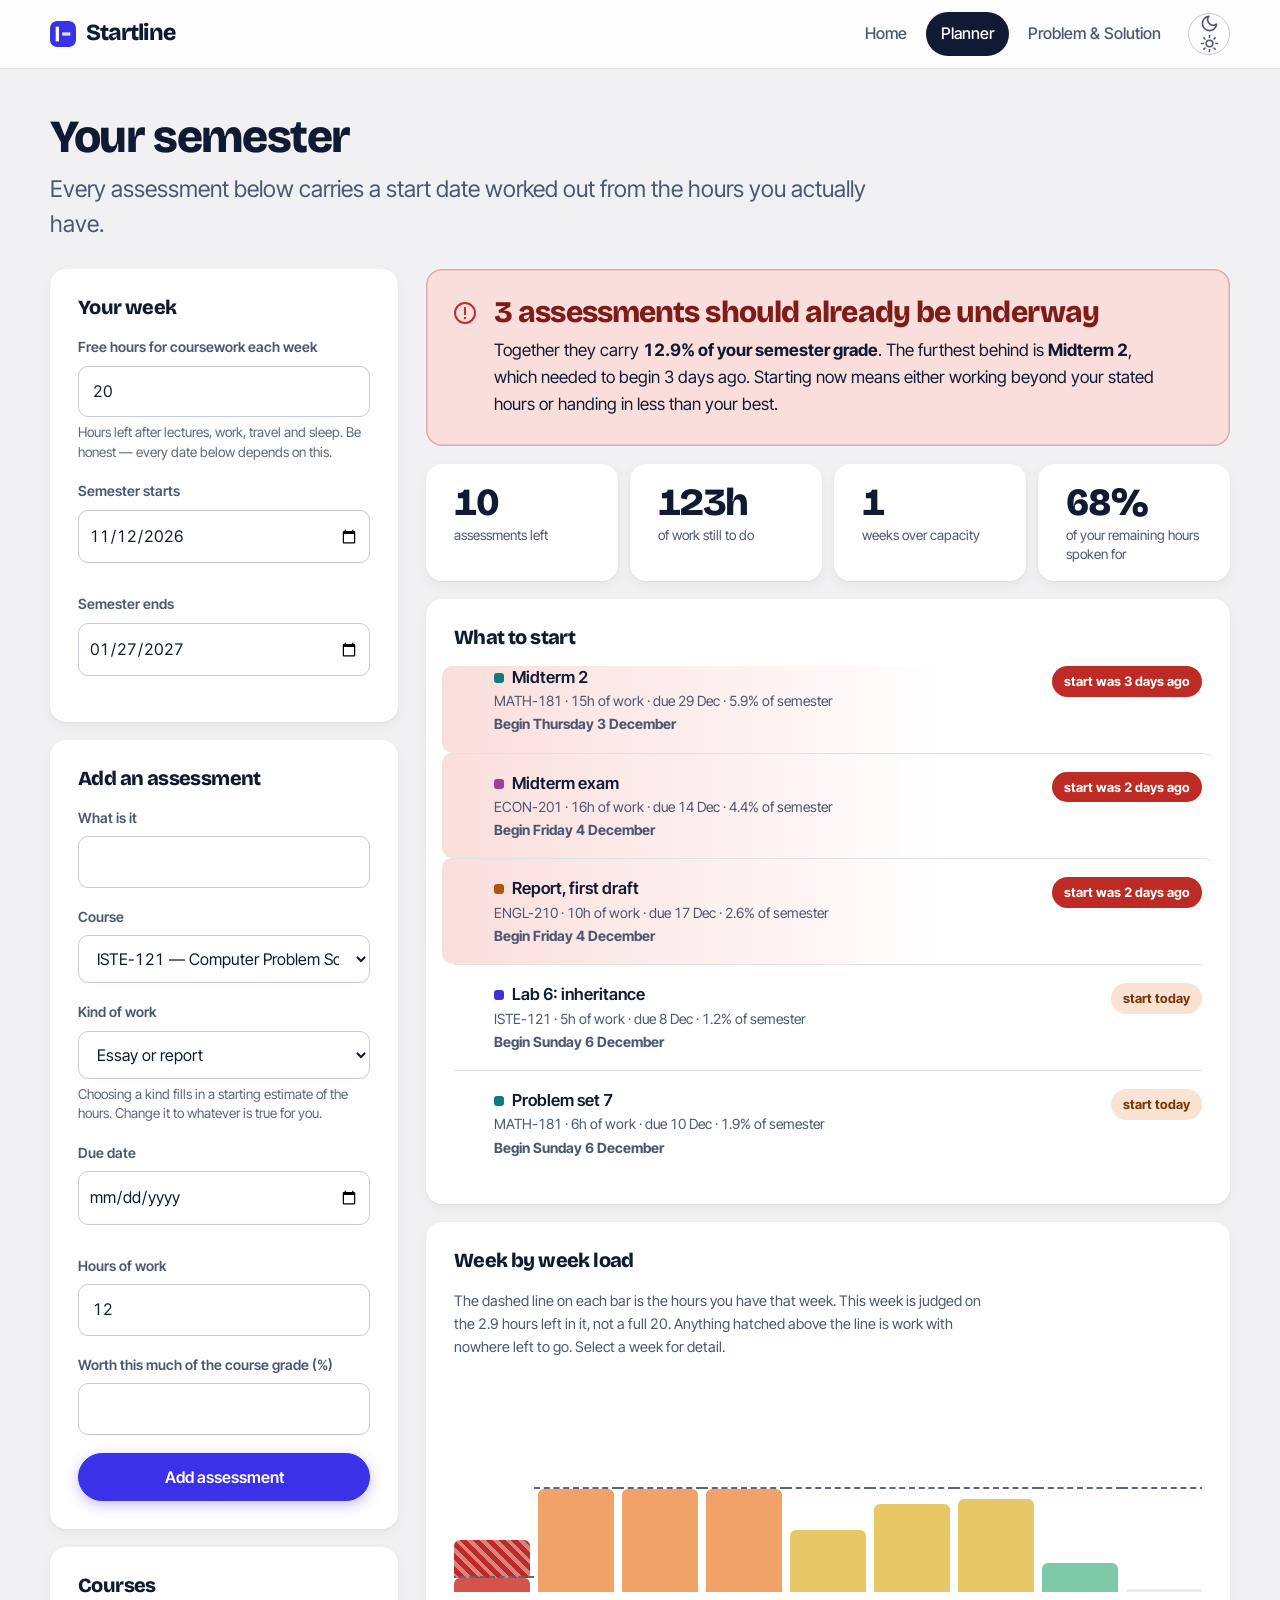
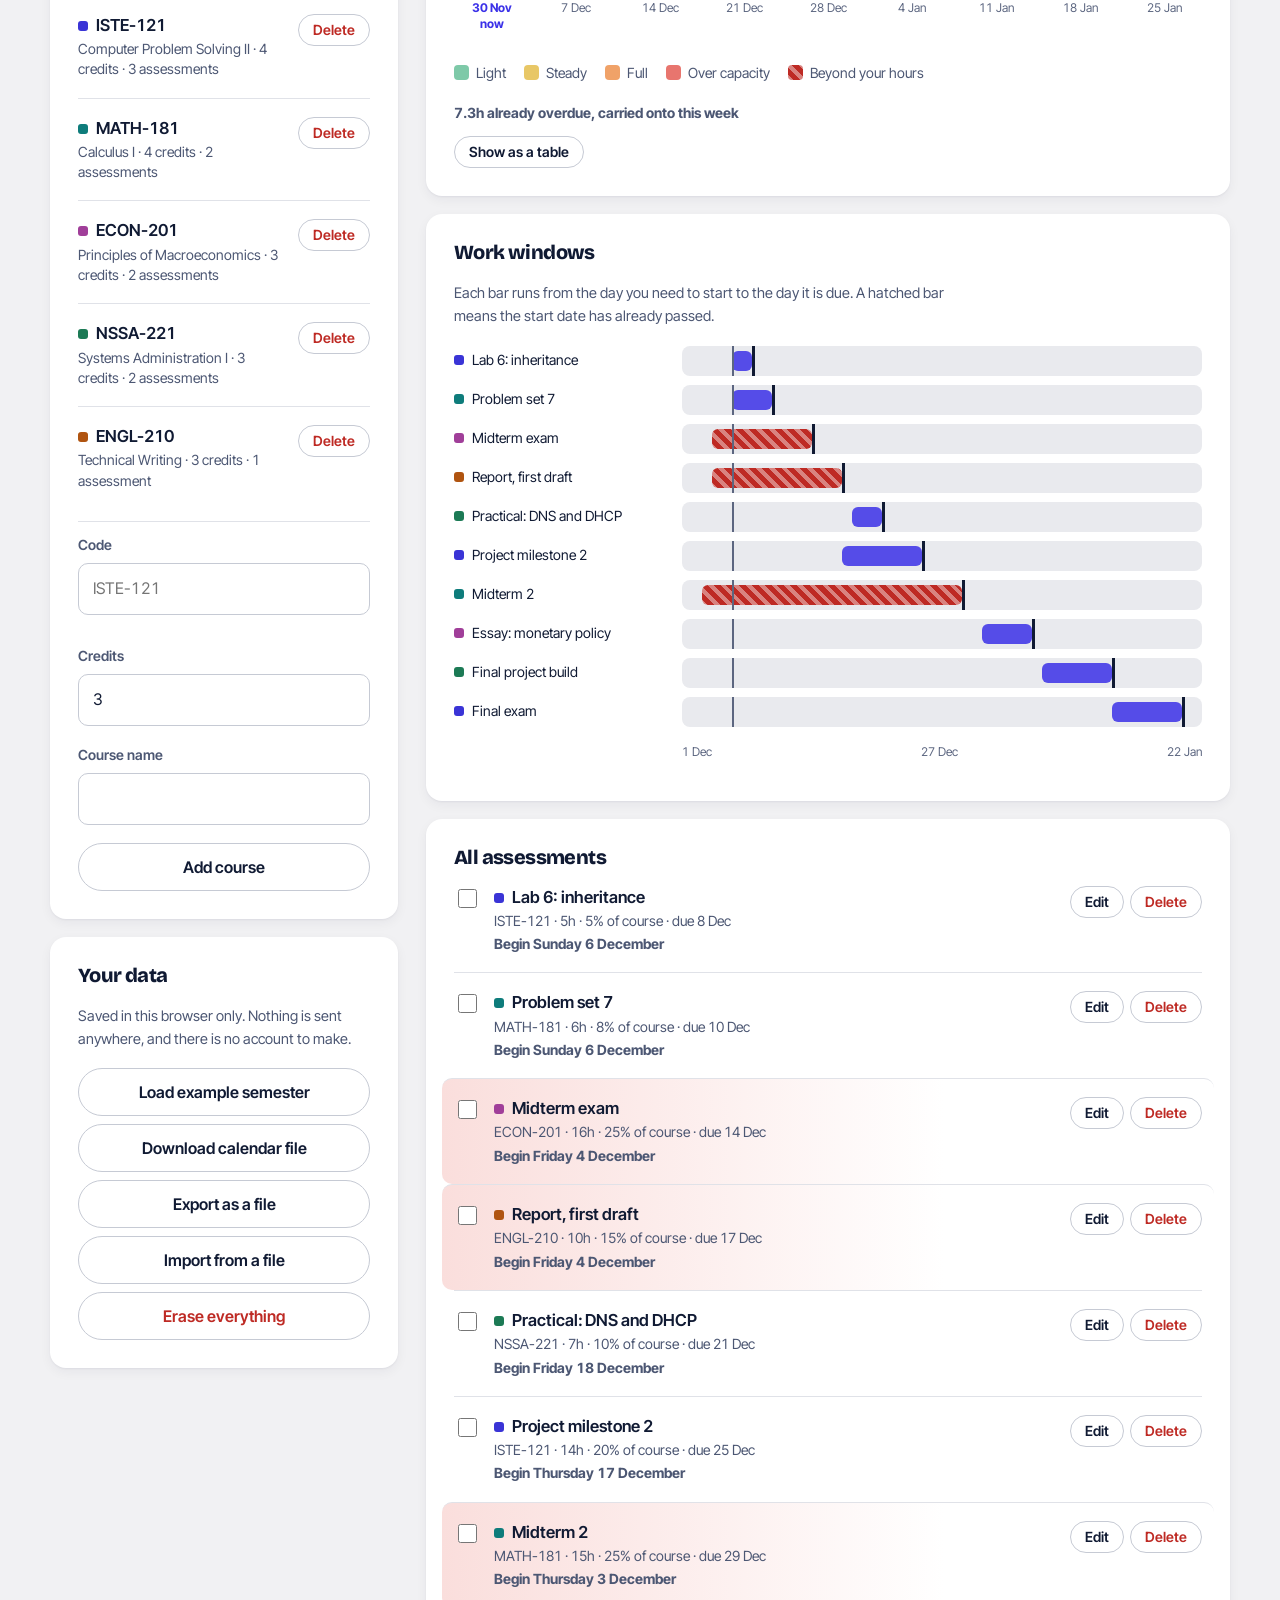
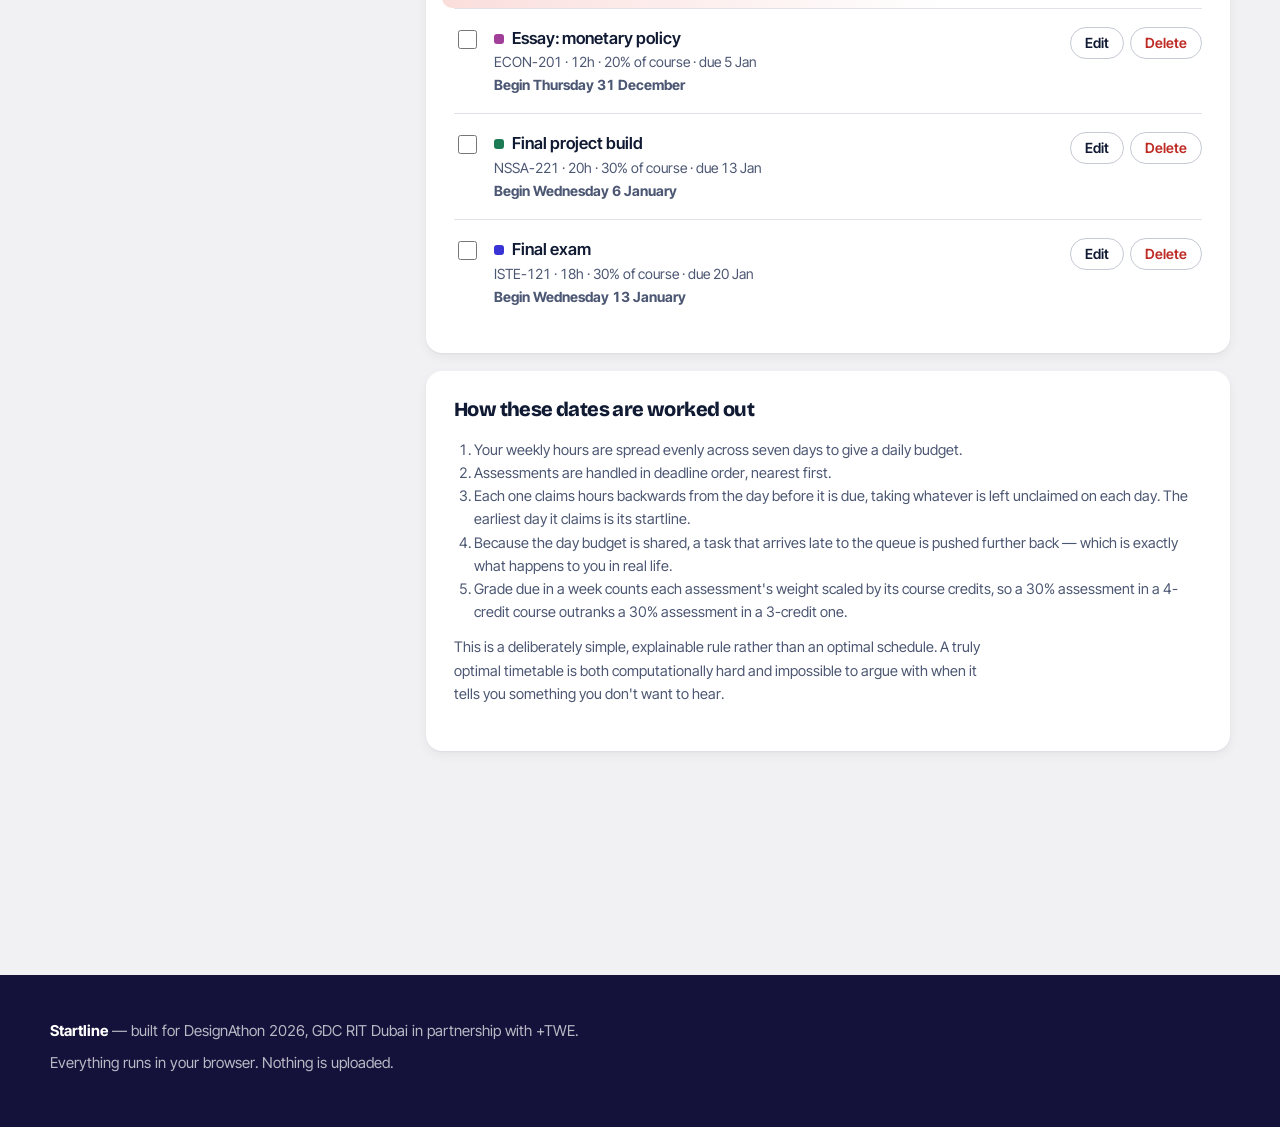
==== commit cf89de47: "Add dark mode" ====
--- a/planner.html
+++ b/planner.html
@@ -8,6 +8,13 @@
 <link rel="preconnect" href="https://fonts.googleapis.com">
 <link rel="preconnect" href="https://fonts.gstatic.com" crossorigin>
 <link href="https://fonts.googleapis.com/css2?family=Bricolage+Grotesque:opsz,wght@12..96,700;12..96,800&family=Inter+Tight:wght@400;500;600;700&display=swap" rel="stylesheet">
+<script>
+/* Set the theme before first paint so the page never flashes the wrong one. */
+(function(){try{var t=localStorage.getItem('startline.theme');
+if(t!=='dark'&&t!=='light'){t=window.matchMedia('(prefers-color-scheme: dark)').matches?'dark':'light';}
+document.documentElement.setAttribute('data-theme',t);}catch(e){
+document.documentElement.setAttribute('data-theme','light');}})();
+</script>
 <link rel="stylesheet" href="assets/styles.css">
 <link rel="icon" href="data:image/svg+xml,<svg xmlns='http://www.w3.org/2000/svg' viewBox='0 0 32 32'><rect width='32' height='32' rx='7' fill='%233B31E8'/><rect x='7' y='7' width='4' height='18' fill='white'/><rect x='15' y='14' width='10' height='4' fill='white' opacity='.85'/></svg>">
 </head>
@@ -24,11 +31,17 @@
       </svg>
       Startline
     </a>
-    <nav class="nav" aria-label="Main">
+    <div class="masthead-right">
+      <nav class="nav" aria-label="Main">
       <a href="index.html">Home</a>
       <a href="planner.html" aria-current="page">Planner</a>
       <a href="problem-solution.html">Problem &amp; Solution</a>
-    </nav>
+      </nav>
+      <button type="button" class="theme-toggle" id="themeToggle" aria-label="Switch to dark theme" aria-pressed="false">
+        <svg class="icon-moon" viewBox="0 0 24 24" fill="none" stroke="currentColor" stroke-width="2" stroke-linecap="round" stroke-linejoin="round" aria-hidden="true"><path d="M21 12.79A9 9 0 1 1 11.21 3 7 7 0 0 0 21 12.79z"/></svg>
+        <svg class="icon-sun" viewBox="0 0 24 24" fill="none" stroke="currentColor" stroke-width="2" stroke-linecap="round" stroke-linejoin="round" aria-hidden="true"><circle cx="12" cy="12" r="4.2"/><path d="M12 2v2M12 20v2M4.9 4.9l1.4 1.4M17.7 17.7l1.4 1.4M2 12h2M20 12h2M4.9 19.1l1.4-1.4M17.7 6.3l1.4-1.4"/></svg>
+      </button>
+    </div>
   </div>
 </header>
 
@@ -220,5 +233,6 @@
 
 <script src="assets/engine.js"></script>
 <script src="assets/app.js"></script>
+<script src="assets/theme.js"></script>
 </body>
 </html>
--- a/assets/styles.css
+++ b/assets/styles.css
@@ -38,6 +38,67 @@
   --sh-1: 0 1px 2px rgba(16,26,51,.05), 0 4px 12px rgba(16,26,51,.05);
   --sh-2: 0 2px 4px rgba(16,26,51,.05), 0 14px 36px rgba(16,26,51,.09);
   --sh-3: 0 30px 70px rgba(16,26,51,.16);
+
+  --masthead-bg: rgba(255,255,255,.82);
+  --hero-glow: rgba(59,49,232,.13);
+  /* readable text laid over a solid accent fill */
+  --on-brand: #FFFFFF;
+  --on-ink: #FFFFFF;
+  --accent-on-deep: #A5A0FF;
+
+  --pill-behind-bg: #BE2A24; --pill-behind-fg: #FFFFFF;
+  --pill-soon-bg:   #FAE3D3; --pill-soon-fg:   #7A3608;
+  --pill-ok-bg:     #DCEFE6; --pill-ok-fg:     #14724E;
+
+  --excess-bg: #BE2A24; --excess-stripe: rgba(255,255,255,.42);
+  --track: #E9EAEE;
+}
+
+/* ---------------- dark theme ----------------
+   data-theme is set by an inline script in <head> before first paint, from
+   the saved choice or the system setting, so the page never flashes light
+   before switching. Only the tokens change; no component rule is duplicated. */
+
+[data-theme="dark"] {
+  --canvas:   #0E0E1C;
+  --surface:  #17172B;
+  --sunken:   #232340;
+  --deep:     #08080F;
+  --deep-2:   #1C1C33;
+
+  --ink:      #EDEEF5;
+  --ink-2:    #AEB4C8;
+  --ink-3:    #8B92AB;
+  --line:     #2C2C48;
+  --line-2:   #3D3D5E;
+
+  --brand:    #7D76FF;
+  --brand-dk: #A29CFF;
+  --brand-lt: #24224D;
+
+  --light:  #6FD6A6;  --light-t:  #123524;
+  --steady: #E8C766;  --steady-t: #332B10;
+  --full:   #F0A268;  --full-t:   #3B2514;
+  --over:   #FF8F87;  --over-t:   #3D1A18;
+  --severe: #FFB9B2;  --severe-t: #4E211C;
+  --clear:  #6B7390;  --clear-t:  #232340;
+
+  --sh-1: 0 1px 2px rgba(0,0,0,.4), 0 4px 14px rgba(0,0,0,.34), inset 0 0 0 1px #2C2C48;
+  --sh-2: 0 2px 6px rgba(0,0,0,.45), 0 16px 40px rgba(0,0,0,.5);
+  --sh-3: 0 30px 70px rgba(0,0,0,.55), inset 0 0 0 1px #2C2C48;
+
+  --masthead-bg: rgba(14,14,28,.82);
+  --hero-glow: rgba(125,118,255,.18);
+  --on-brand: #0E0E1C;
+  --on-ink: #0E0E1C;
+  --accent-on-deep: #A29CFF;
+
+  --pill-behind-bg: #FF8F87; --pill-behind-fg: #3D1A18;
+  --pill-soon-bg:   #3B2514; --pill-soon-fg:   #F0A268;
+  --pill-ok-bg:     #123524; --pill-ok-fg:     #6FD6A6;
+
+  --excess-bg: #E5544B; --excess-stripe: rgba(0,0,0,.32);
+  --track: #232340;
 }
 
 *, *::before, *::after { box-sizing: border-box; }
@@ -83,7 +144,7 @@
 
 .masthead {
   position: sticky; top: 0; z-index: 40;
-  background: rgba(255,255,255,.82);
+  background: var(--masthead-bg);
   backdrop-filter: saturate(180%) blur(14px);
   -webkit-backdrop-filter: saturate(180%) blur(14px);
   border-bottom: 1px solid var(--line);
@@ -105,7 +166,38 @@
   text-decoration: none; color: var(--ink-2); transition: background .15s, color .15s;
 }
 .nav a:hover { background: var(--sunken); color: var(--ink); }
-.nav a[aria-current="page"] { background: var(--ink); color: #fff; }
+.nav a[aria-current="page"] { background: var(--ink); color: var(--on-ink); }
+
+/* ---------------- theme toggle ---------------- */
+
+.masthead-right { display: flex; align-items: center; gap: var(--sp-3); }
+.theme-toggle {
+  width: 42px; height: 42px; border-radius: 50%; flex: none;
+  display: grid; place-items: center;
+  background: transparent; border: 1.5px solid var(--line-2);
+  color: var(--ink-2); cursor: pointer; padding: 0;
+  transition: background .15s, color .15s, border-color .15s;
+}
+.theme-toggle:hover { background: var(--sunken); color: var(--ink); border-color: var(--ink-3); }
+.theme-toggle svg { width: 19px; height: 19px; display: block; }
+/* the icon shows the theme you would switch TO */
+.icon-sun { display: none; }
+[data-theme="dark"] .icon-sun { display: block; }
+[data-theme="dark"] .icon-moon { display: none; }
+
+/* ---------------- themed SVG (hero diagram) ---------------- */
+
+.svg-ink { fill: var(--ink); }
+.svg-ink2 { fill: var(--ink-2); }
+.svg-ink3 { fill: var(--ink-3); }
+.svg-track { fill: var(--line); }
+.svg-brand { fill: var(--brand); }
+.svg-window { fill: var(--brand-lt); }
+.svg-overt { fill: var(--over-t); }
+.svg-severe { fill: var(--severe); }
+.svg-stroke-ink { stroke: var(--ink); }
+.svg-hatch-bg { fill: var(--excess-bg); }
+.svg-hatch-stripe { stroke: var(--excess-stripe); }
 
 /* ---------------- buttons ---------------- */
 
@@ -121,10 +213,10 @@
 .btn:active { transform: translateY(0); }
 
 .btn-primary {
-  background: var(--brand); color: #fff; border-color: var(--brand);
+  background: var(--brand); color: var(--on-brand); border-color: var(--brand);
   box-shadow: 0 4px 14px rgba(59,49,232,.3);
 }
-.btn-primary:hover { background: var(--brand-dk); color: #fff; box-shadow: 0 8px 24px rgba(59,49,232,.36); }
+.btn-primary:hover { background: var(--brand-dk); color: var(--on-brand); box-shadow: 0 8px 24px rgba(59,49,232,.36); }
 
 .btn-danger { color: var(--over); border-color: var(--line-2); }
 .btn-danger:hover { background: var(--over-t); }
@@ -138,7 +230,7 @@
 .hero { padding: var(--sp-8) 0 var(--sp-7); position: relative; overflow: hidden; }
 .hero::before {
   content: ''; position: absolute; inset: -40% 40% 40% -20%;
-  background: radial-gradient(closest-side, rgba(59,49,232,.13), transparent 70%);
+  background: radial-gradient(closest-side, var(--hero-glow), transparent 70%);
   pointer-events: none;
 }
 .hero-grid {
@@ -178,7 +270,7 @@
 .band-deep h2, .band-deep h3 { color: #fff; }
 .band-deep p { color: rgba(255,255,255,.76); }
 .band-deep .muted { color: rgba(255,255,255,.62); }
-.band-deep a { color: #A5A0FF; }
+.band-deep a { color: var(--accent-on-deep); }
 
 .section-head { margin-bottom: var(--sp-6); max-width: 46ch; }
 .section-head h2 { font-size: clamp(32px, 4vw, 50px); margin-bottom: var(--sp-3); }
@@ -198,7 +290,7 @@
 .band-deep .beat { background: var(--deep-2); }
 .beat-step {
   width: 34px; height: 34px; border-radius: 50%;
-  background: var(--brand); color: #fff;
+  background: var(--brand); color: var(--on-brand);
   font-family: var(--display); font-weight: 700; font-size: 16px;
   display: grid; place-items: center;
 }
@@ -221,7 +313,7 @@
   letter-spacing: -0.045em; color: var(--brand);
   display: block; margin-bottom: var(--sp-3);
 }
-.band-deep .ev-fig { color: #A5A0FF; }
+.band-deep .ev-fig { color: var(--accent-on-deep); }
 .ev-item p { font-size: 16px; color: var(--ink-2); margin: 0 0 var(--sp-3); }
 .band-deep .ev-item p { color: rgba(255,255,255,.76); }
 .ev-src { font-size: 13.5px; color: var(--ink-3); margin-top: auto; }
@@ -233,31 +325,50 @@
 .planner-head { margin-bottom: var(--sp-5); }
 .planner-head h1 { font-size: clamp(32px, 4vw, 46px); }
 .planner-grid { display: grid; grid-template-columns: 348px 1fr; gap: var(--sp-5); align-items: start; }
-.rail { position: sticky; top: 84px; }
-.stack { display: flex; flex-direction: column; gap: var(--sp-4); }
+.planner-grid > * { min-width: 0; }
+/* The rail is deliberately NOT sticky. It holds four stacked panels and is
+   always taller than the viewport, and a sticky element taller than the
+   viewport gets pinned with its lower half unreachable — which reads as the
+   column scrolling at a different speed to the rest of the page. */
+.rail { min-width: 0; }
+.stack { display: flex; flex-direction: column; gap: var(--sp-4); min-width: 0; }
 
 .panel {
   background: var(--surface); border-radius: var(--r-lg);
   padding: var(--sp-5); box-shadow: var(--sh-1);
+  min-width: 0; overflow-wrap: anywhere;
 }
 .panel h2 { font-size: 20px; margin-bottom: var(--sp-4); }
 .panel h3 { font-size: 17px; margin-bottom: var(--sp-2); }
 
 /* ---------------- forms ---------------- */
 
-.field { margin-bottom: var(--sp-4); }
+.field { margin-bottom: var(--sp-4); min-width: 0; }
 .field label { display: block; font-size: 14px; font-weight: 600; color: var(--ink-2); margin-bottom: 7px; }
 .field input, .field select, .field textarea {
-  width: 100%; font: inherit; font-size: 16px;
+  width: 100%; min-width: 0; max-width: 100%;
+  font: inherit; font-size: 16px;
   padding: 12px 14px; border: 1.5px solid var(--line-2);
   border-radius: var(--r-md); background: var(--surface); color: var(--ink);
   transition: border-color .15s, box-shadow .15s;
 }
+/* Date fields carry a native picker with a wide intrinsic size. Without this
+   they refuse to shrink and burst out of the card on narrow columns. */
+.field input[type="date"] { padding-inline: 10px; }
+.field input::-webkit-date-and-time-value { text-align: left; margin: 0; }
 .field input:hover, .field select:hover { border-color: var(--ink-3); }
 .field input:focus, .field select:focus {
   border-color: var(--brand); box-shadow: 0 0 0 4px rgba(59,49,232,.14); outline: none;
 }
-.field-row { display: grid; grid-template-columns: 1fr 1fr; gap: var(--sp-3); }
+/* auto-fit collapses this to a single column whenever two would not fit,
+   so it never has to overflow — no breakpoint guessing required */
+.field-row { display: grid; grid-template-columns: repeat(auto-fit, minmax(152px, 1fr)); gap: var(--sp-3); }
+.field-row > * { min-width: 0; }
+
+/* Belt and braces: inside the narrow rail, always stack. Date inputs have a
+   browser-dependent intrinsic width (Safari's is far wider than Chrome's),
+   so this does not rely on measuring anything. */
+.rail .field-row { grid-template-columns: 1fr; }
 .hint { font-size: 13.5px; color: var(--ink-3); margin: 6px 0 0; line-height: 1.45; }
 .field-error { font-size: 14px; color: var(--over); margin: 7px 0 0; font-weight: 600; }
 .invalid input, .invalid select { border-color: var(--over); }
@@ -289,10 +400,11 @@
 
 .tasklist { list-style: none; margin: 0; padding: 0; }
 .taskrow {
-  display: grid; grid-template-columns: 28px 1fr auto;
+  display: grid; grid-template-columns: 28px minmax(0, 1fr) auto;
   gap: var(--sp-3); align-items: start;
   padding: var(--sp-4) 0; border-top: 1px solid var(--line);
 }
+.taskrow > * { min-width: 0; }
 .taskrow:first-child { border-top: 0; padding-top: 0; }
 .taskrow.is-behind {
   background: linear-gradient(90deg, var(--over-t), transparent 65%);
@@ -309,9 +421,9 @@
 .course-dot { display: inline-block; width: 10px; height: 10px; border-radius: 3px; margin-right: 8px; vertical-align: baseline; }
 
 .pill { display: inline-block; font-size: 13px; font-weight: 700; padding: 5px 12px; border-radius: 100px; white-space: nowrap; }
-.pill-behind { background: var(--over); color: #fff; }
-.pill-soon   { background: var(--full-t); color: #7A3608; }
-.pill-ok     { background: var(--light-t); color: var(--light); }
+.pill-behind { background: var(--pill-behind-bg); color: var(--pill-behind-fg); }
+.pill-soon   { background: var(--pill-soon-bg); color: var(--pill-soon-fg); }
+.pill-ok     { background: var(--pill-ok-bg); color: var(--pill-ok-fg); }
 
 /* ---------------- week chart ---------------- */
 
@@ -338,8 +450,8 @@
 .weekbar-severe { background: #D4534B; }
 
 .weekbar-excess {
-  background-color: var(--over);
-  background-image: repeating-linear-gradient(45deg, rgba(255,255,255,.42) 0 4px, transparent 4px 9px);
+  background-color: var(--excess-bg);
+  background-image: repeating-linear-gradient(45deg, var(--excess-stripe) 0 4px, transparent 4px 9px);
   border-radius: 6px 6px 0 0;
 }
 .weeklabel { font-size: 12px; color: var(--ink-3); margin-top: 8px; text-align: center; line-height: 1.3; }
@@ -354,12 +466,12 @@
 .timeline { display: flex; flex-direction: column; gap: 9px; min-width: 660px; }
 .tl-row { display: grid; grid-template-columns: 210px 1fr; gap: var(--sp-4); align-items: center; }
 .tl-name { font-size: 14px; overflow: hidden; text-overflow: ellipsis; white-space: nowrap; }
-.tl-track { position: relative; height: 30px; background: var(--sunken); border-radius: 8px; overflow: hidden; }
+.tl-track { position: relative; height: 30px; background: var(--track); border-radius: 8px; overflow: hidden; }
 .tl-bar { position: absolute; top: 5px; height: 20px; border-radius: 6px; }
 .tl-bar-normal { background: var(--brand); opacity: .85; }
 .tl-bar-behind {
-  background-color: var(--over);
-  background-image: repeating-linear-gradient(45deg, rgba(255,255,255,.4) 0 4px, transparent 4px 9px);
+  background-color: var(--excess-bg);
+  background-image: repeating-linear-gradient(45deg, var(--excess-stripe) 0 4px, transparent 4px 9px);
 }
 .tl-due { position: absolute; top: 0; width: 3px; height: 100%; background: var(--ink); }
 .tl-now { position: absolute; top: 0; width: 2px; height: 100%; background: var(--ink-3); }
@@ -421,7 +533,6 @@
 
 @media (max-width: 1000px) {
   .planner-grid { grid-template-columns: 1fr; }
-  .rail { position: static; }
   .hero-grid { grid-template-columns: 1fr; gap: var(--sp-6); }
   .hero-art { transform: none; }
   .beats, .ev { grid-template-columns: 1fr; }
@@ -438,7 +549,6 @@
   .btn { padding: 13px 20px; font-size: 15px; }
   .taskrow { grid-template-columns: 28px 1fr; }
   .task-actions { grid-column: 2; margin-top: var(--sp-2); }
-  .field-row { grid-template-columns: 1fr; }
   .tl-row, .tl-axis { grid-template-columns: 130px 1fr; }
   .timeline { min-width: 540px; }
   .weekcol-bars { height: 150px; }
@@ -458,3 +568,4 @@
   body { background: #fff; }
   .panel { box-shadow: none; border: 1px solid #999; break-inside: avoid; }
 }
+/* build: 2026-09-13T18:04Z */
